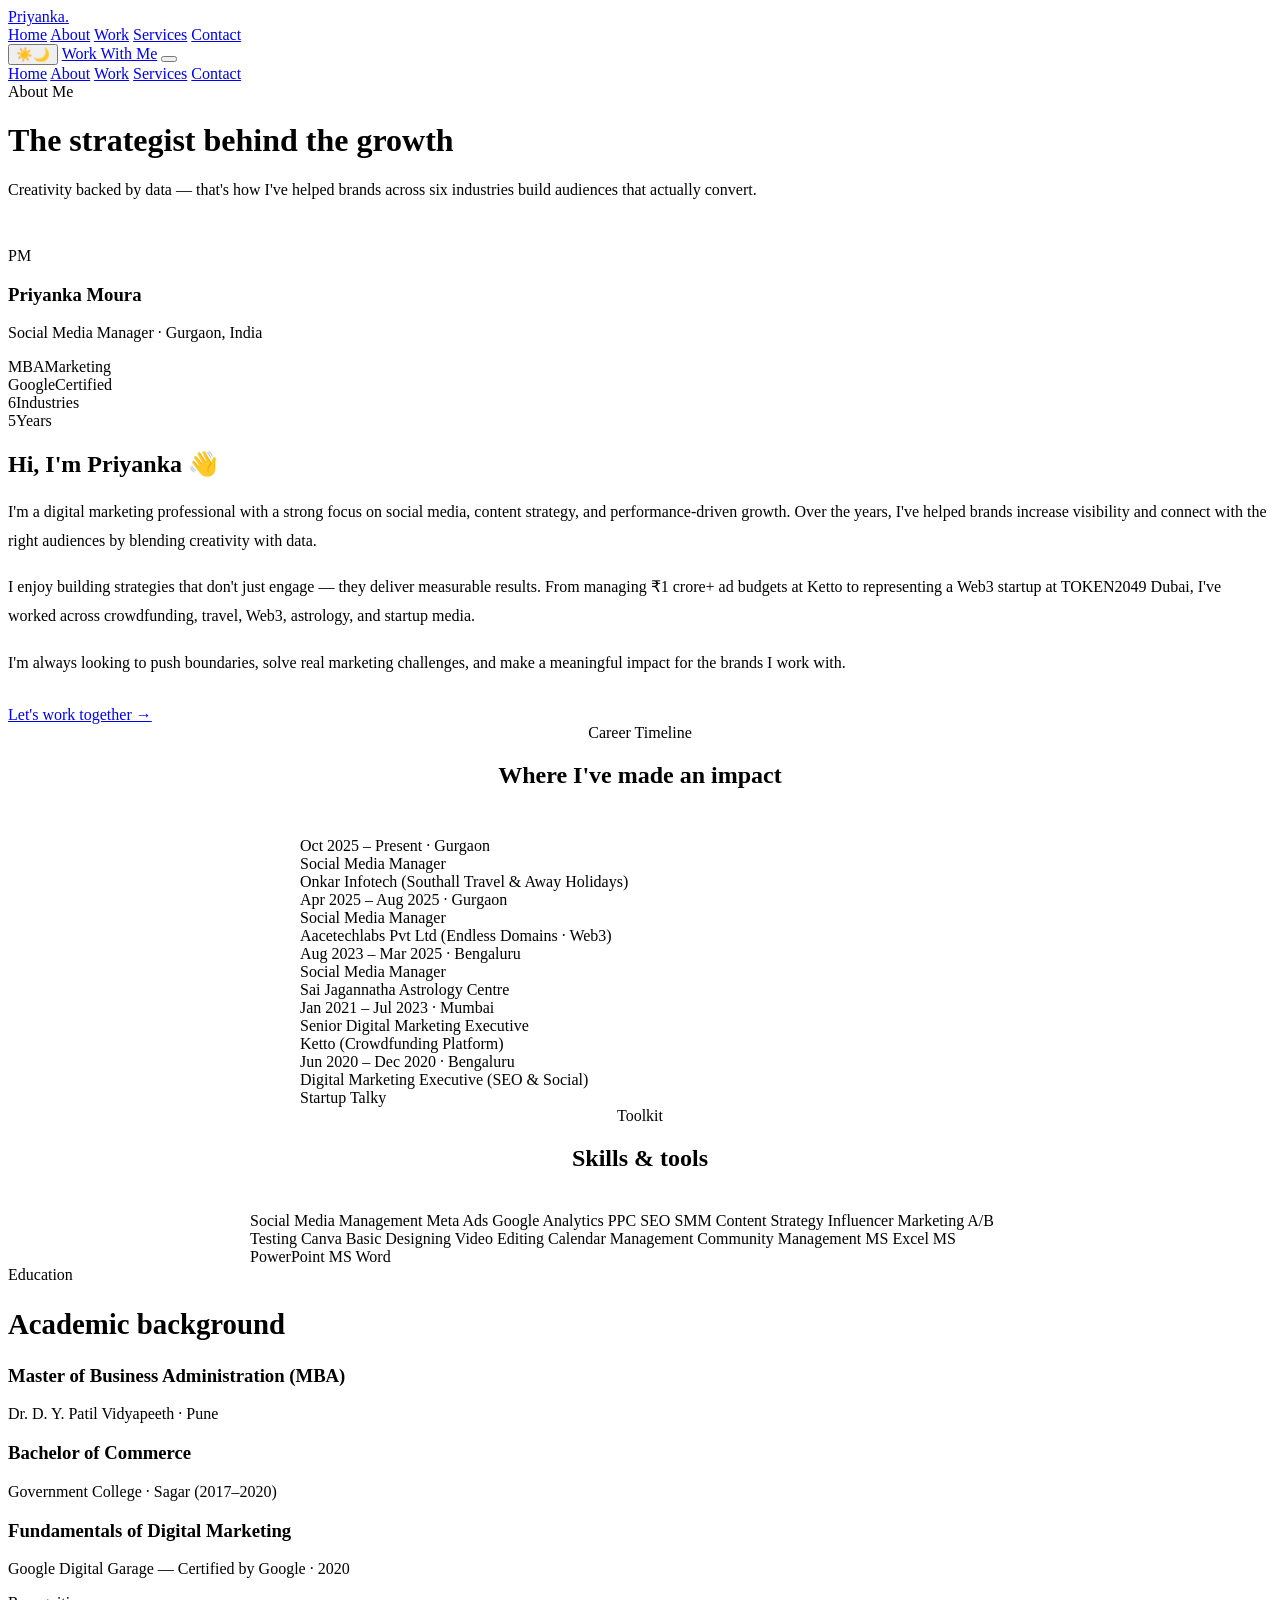
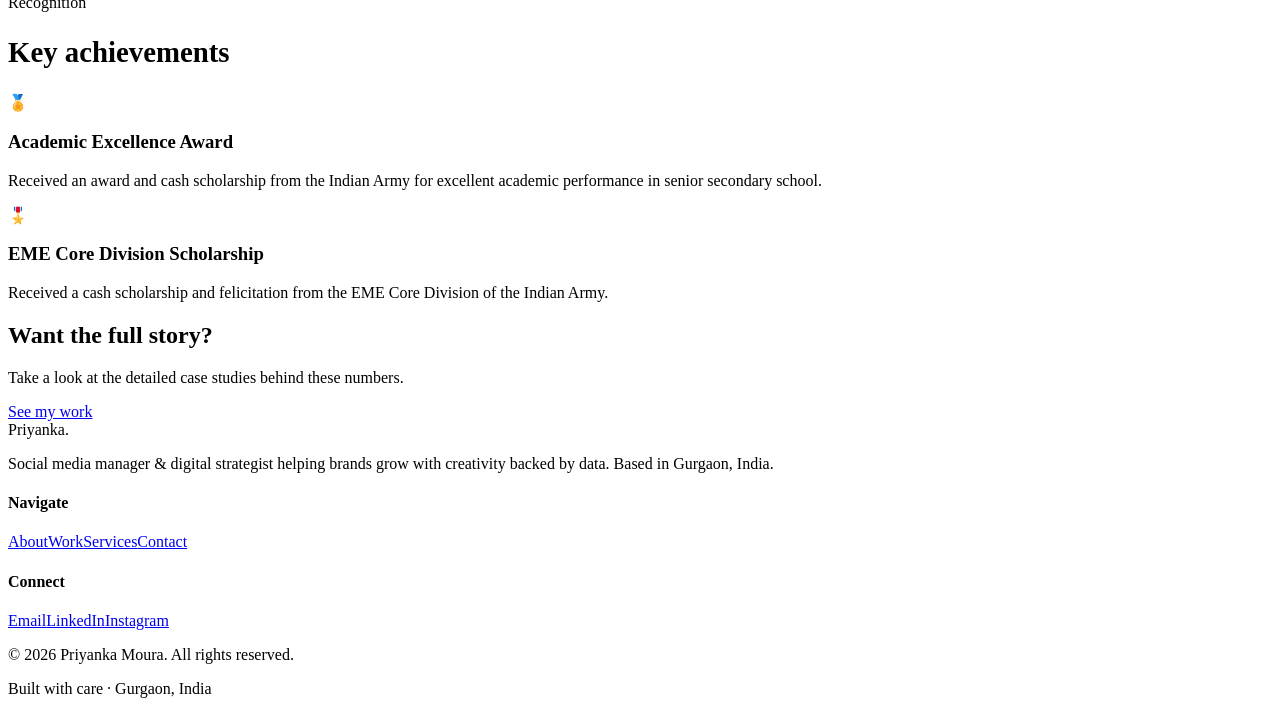
==== about.html @ 19bd6355 "Add files via upload" ====
<!DOCTYPE html>
<html lang="en" data-theme="light">
<head>
<meta charset="UTF-8"/>
<meta name="viewport" content="width=device-width, initial-scale=1.0"/>
<title>About — Priyanka Moura</title>
<meta name="description" content="About Priyanka Moura — a digital marketing professional with 5+ years in social media, content strategy, and performance growth across Web3, travel, and crowdfunding."/>
<link rel="preconnect" href="https://fonts.googleapis.com"><link rel="preconnect" href="https://fonts.gstatic.com" crossorigin>
<link href="https://fonts.googleapis.com/css2?family=Syne:wght@600;700;800&family=Inter:wght@300;400;500;600;700&display=swap" rel="stylesheet">
<link rel="stylesheet" href="css/style.css"/>
</head>
<body>

<nav class="nav">
  <a href="index.html" class="nav-logo">Priyanka<span class="dot">.</span></a>
  <div class="nav-links">
    <a href="index.html">Home</a>
    <a href="about.html" class="active">About</a>
    <a href="work.html">Work</a>
    <a href="services.html">Services</a>
    <a href="contact.html">Contact</a>
  </div>
  <div class="nav-right">
    <button class="theme-toggle" aria-label="Toggle theme"><span class="sun">☀️</span><span class="moon">🌙</span></button>
    <a href="contact.html" class="btn btn-primary">Work With Me</a>
    <button class="hamburger" id="burger" aria-label="Menu"><span></span><span></span><span></span></button>
  </div>
</nav>
<div class="mobile-menu" id="mobileMenu">
  <a href="index.html">Home</a>
  <a href="about.html" class="active">About</a>
  <a href="work.html">Work</a>
  <a href="services.html">Services</a>
  <a href="contact.html">Contact</a>
</div>

<header class="page-head">
  <div class="hero-orb orb-1"></div>
  <div class="container reveal">
    <span class="eyebrow">About Me</span>
    <h1>The strategist behind <span class="gradient-text">the growth</span></h1>
    <p>Creativity backed by data — that's how I've helped brands across six industries build audiences that actually convert.</p>
  </div>
</header>

<!-- BIO -->
<section class="section" style="padding-top:2rem;">
  <div class="container">
    <div class="contact-grid">
      <div class="reveal">
        <div class="hero-card" style="box-shadow:var(--shadow);">
          <div class="hero-avatar">PM</div>
          <h3>Priyanka Moura</h3>
          <p class="role">Social Media Manager · Gurgaon, India</p>
          <div class="hero-metrics">
            <div class="metric"><span class="num">MBA</span><span class="lbl">Marketing</span></div>
            <div class="metric"><span class="num">Google</span><span class="lbl">Certified</span></div>
            <div class="metric"><span class="num" data-count="6">6</span><span class="lbl">Industries</span></div>
            <div class="metric"><span class="num" data-count="5">5</span><span class="lbl">Years</span></div>
          </div>
        </div>
      </div>
      <div class="reveal">
        <h2 class="section-title">Hi, I'm Priyanka 👋</h2>
        <p style="color:var(--text-2); margin-bottom:1.1rem; line-height:1.8;">I'm a digital marketing professional with a strong focus on social media, content strategy, and performance-driven growth. Over the years, I've helped brands increase visibility and connect with the right audiences by blending creativity with data.</p>
        <p style="color:var(--text-2); margin-bottom:1.1rem; line-height:1.8;">I enjoy building strategies that don't just engage — they deliver measurable results. From managing ₹1 crore+ ad budgets at Ketto to representing a Web3 startup at TOKEN2049 Dubai, I've worked across crowdfunding, travel, Web3, astrology, and startup media.</p>
        <p style="color:var(--text-2); margin-bottom:1.8rem; line-height:1.8;">I'm always looking to push boundaries, solve real marketing challenges, and make a meaningful impact for the brands I work with.</p>
        <a href="contact.html" class="btn btn-primary">Let's work together →</a>
      </div>
    </div>
  </div>
</section>

<!-- EXPERIENCE TIMELINE -->
<section class="section" style="background:var(--bg-2);">
  <div class="container">
    <div class="reveal" style="text-align:center; max-width:560px; margin:0 auto 3rem;">
      <span class="eyebrow">Career Timeline</span>
      <h2 class="section-title">Where I've <span class="accent">made an impact</span></h2>
    </div>
    <div class="contact-grid" style="grid-template-columns:1fr; max-width:680px; margin:0 auto;">
      <div class="timeline reveal">
        <div class="tl-item">
          <div class="tl-period">Oct 2025 – Present · Gurgaon</div>
          <div class="tl-role">Social Media Manager</div>
          <div class="tl-company">Onkar Infotech (Southall Travel & Away Holidays)</div>
        </div>
        <div class="tl-item">
          <div class="tl-period">Apr 2025 – Aug 2025 · Gurgaon</div>
          <div class="tl-role">Social Media Manager</div>
          <div class="tl-company">Aacetechlabs Pvt Ltd (Endless Domains · Web3)</div>
        </div>
        <div class="tl-item">
          <div class="tl-period">Aug 2023 – Mar 2025 · Bengaluru</div>
          <div class="tl-role">Social Media Manager</div>
          <div class="tl-company">Sai Jagannatha Astrology Centre</div>
        </div>
        <div class="tl-item">
          <div class="tl-period">Jan 2021 – Jul 2023 · Mumbai</div>
          <div class="tl-role">Senior Digital Marketing Executive</div>
          <div class="tl-company">Ketto (Crowdfunding Platform)</div>
        </div>
        <div class="tl-item">
          <div class="tl-period">Jun 2020 – Dec 2020 · Bengaluru</div>
          <div class="tl-role">Digital Marketing Executive (SEO & Social)</div>
          <div class="tl-company">Startup Talky</div>
        </div>
      </div>
    </div>
  </div>
</section>

<!-- SKILLS -->
<section class="section">
  <div class="container">
    <div class="reveal" style="text-align:center; max-width:560px; margin:0 auto 2.5rem;">
      <span class="eyebrow">Toolkit</span>
      <h2 class="section-title">Skills & <span class="accent">tools</span></h2>
    </div>
    <div class="skill-cloud reveal" style="justify-content:center; max-width:780px; margin:0 auto;">
      <span class="skill-pill">Social Media Management</span>
      <span class="skill-pill">Meta Ads</span>
      <span class="skill-pill">Google Analytics</span>
      <span class="skill-pill">PPC</span>
      <span class="skill-pill">SEO</span>
      <span class="skill-pill">SMM</span>
      <span class="skill-pill">Content Strategy</span>
      <span class="skill-pill">Influencer Marketing</span>
      <span class="skill-pill">A/B Testing</span>
      <span class="skill-pill">Canva</span>
      <span class="skill-pill">Basic Designing</span>
      <span class="skill-pill">Video Editing</span>
      <span class="skill-pill">Calendar Management</span>
      <span class="skill-pill">Community Management</span>
      <span class="skill-pill">MS Excel</span>
      <span class="skill-pill">MS PowerPoint</span>
      <span class="skill-pill">MS Word</span>
    </div>
  </div>
</section>

<!-- EDUCATION + ACHIEVEMENTS -->
<section class="section" style="background:var(--bg-2);">
  <div class="container">
    <div class="cards cols-2">
      <div class="reveal">
        <span class="eyebrow">Education</span>
        <h2 class="section-title" style="font-size:1.8rem;">Academic background</h2>
        <div class="card" style="margin-bottom:1rem;">
          <h3>Master of Business Administration (MBA)</h3>
          <p style="color:var(--text-2);">Dr. D. Y. Patil Vidyapeeth · Pune</p>
        </div>
        <div class="card" style="margin-bottom:1rem;">
          <h3>Bachelor of Commerce</h3>
          <p style="color:var(--text-2);">Government College · Sagar (2017–2020)</p>
        </div>
        <div class="card">
          <h3>Fundamentals of Digital Marketing</h3>
          <p style="color:var(--text-2);">Google Digital Garage — Certified by Google · 2020</p>
        </div>
      </div>
      <div class="reveal">
        <span class="eyebrow">Recognition</span>
        <h2 class="section-title" style="font-size:1.8rem;">Key achievements</h2>
        <div class="card" style="margin-bottom:1rem;">
          <div class="icon">🏅</div>
          <h3>Academic Excellence Award</h3>
          <p>Received an award and cash scholarship from the Indian Army for excellent academic performance in senior secondary school.</p>
        </div>
        <div class="card">
          <div class="icon">🎖️</div>
          <h3>EME Core Division Scholarship</h3>
          <p>Received a cash scholarship and felicitation from the EME Core Division of the Indian Army.</p>
        </div>
      </div>
    </div>
  </div>
</section>

<!-- CTA -->
<section class="section">
  <div class="container">
    <div class="cta-banner reveal">
      <h2>Want the full story?</h2>
      <p>Take a look at the detailed case studies behind these numbers.</p>
      <a href="work.html" class="btn btn-primary btn-lg">See my work</a>
    </div>
  </div>
</section>

<footer class="footer">
  <div class="container">
    <div class="footer-grid">
      <div>
        <div class="footer-logo">Priyanka<span class="accent">.</span></div>
        <p class="footer-about">Social media manager & digital strategist helping brands grow with creativity backed by data. Based in Gurgaon, India.</p>
      </div>
      <div class="footer-col"><h4>Navigate</h4><a href="about.html">About</a><a href="work.html">Work</a><a href="services.html">Services</a><a href="contact.html">Contact</a></div>
      <div class="footer-col"><h4>Connect</h4><a href="mailto:priyankamoura0025@gmail.com">Email</a><a href="https://linkedin.com/in/priyanka-moura" target="_blank" rel="noopener">LinkedIn</a><a href="#">Instagram</a></div>
    </div>
    <div class="footer-bottom"><p>© 2026 Priyanka Moura. All rights reserved.</p><p>Built with care · Gurgaon, India</p></div>
  </div>
</footer>

<script src="js/main.js"></script>
</body>
</html>
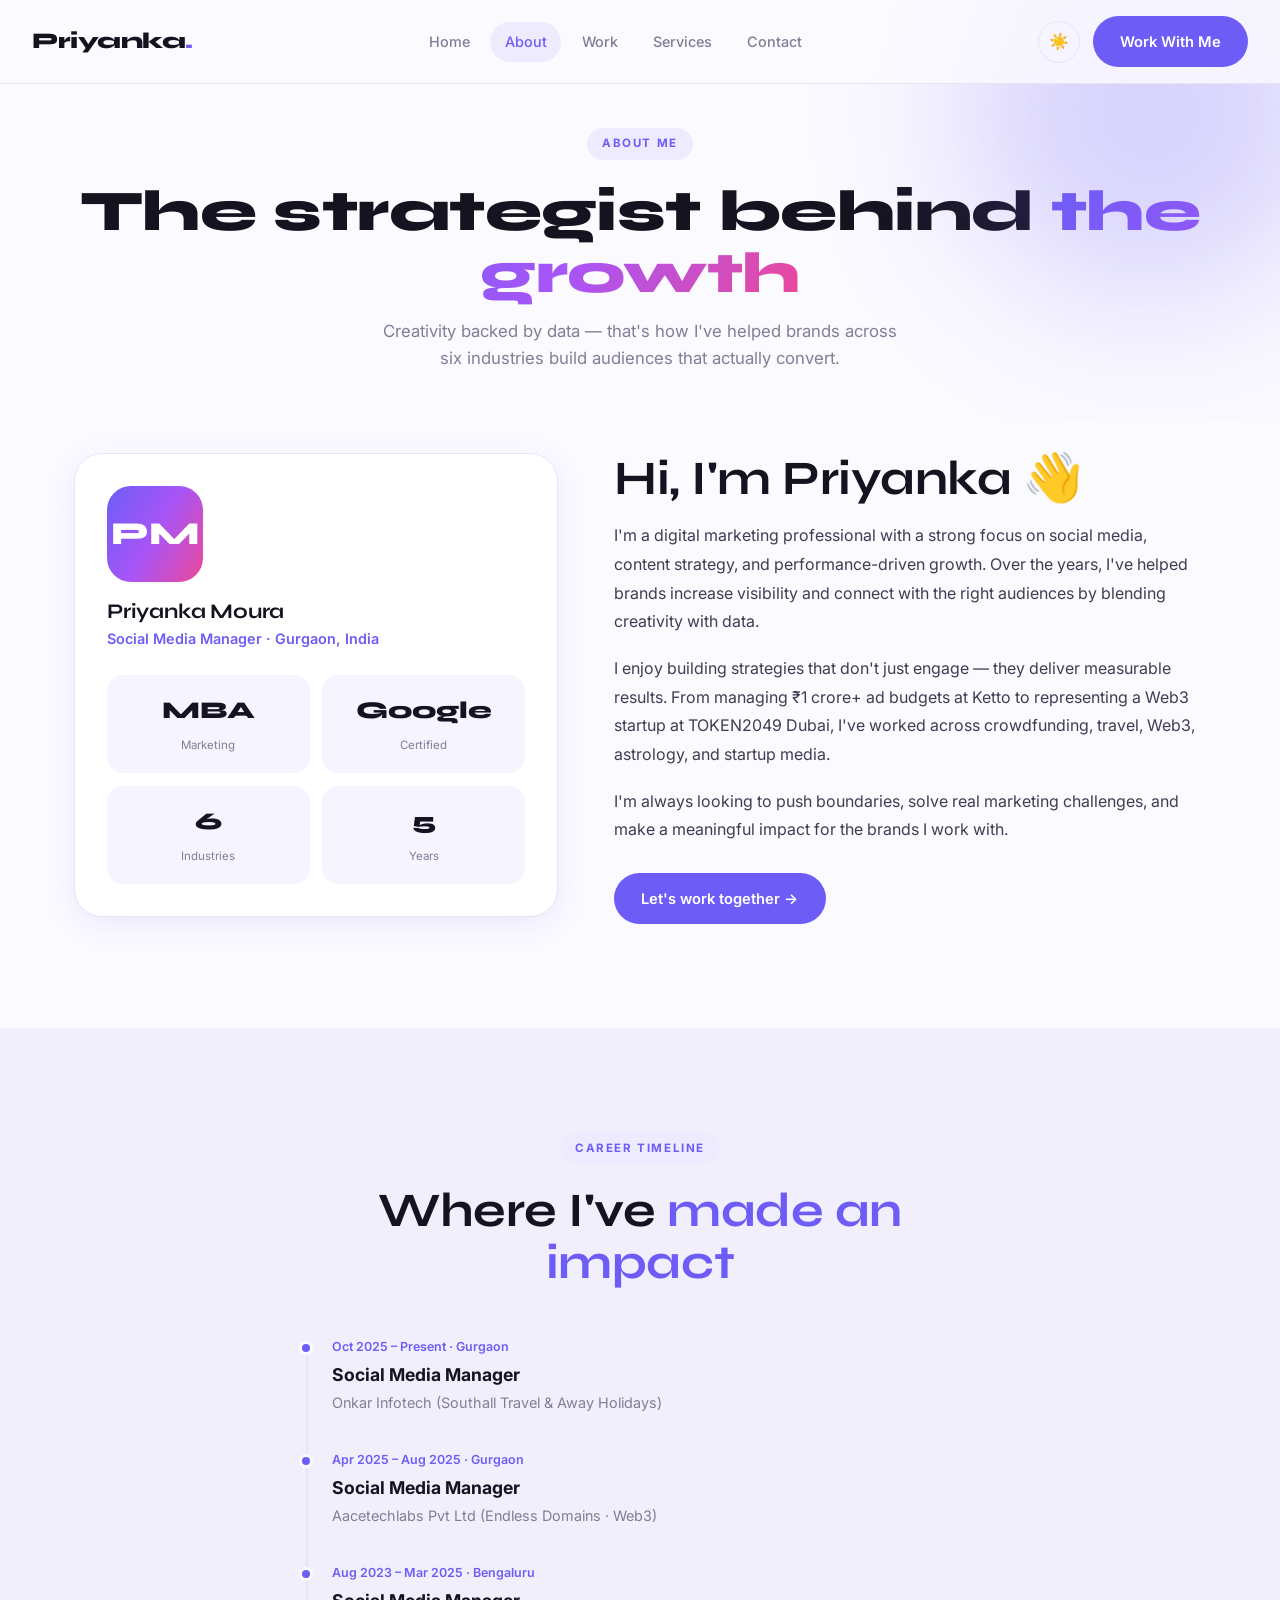
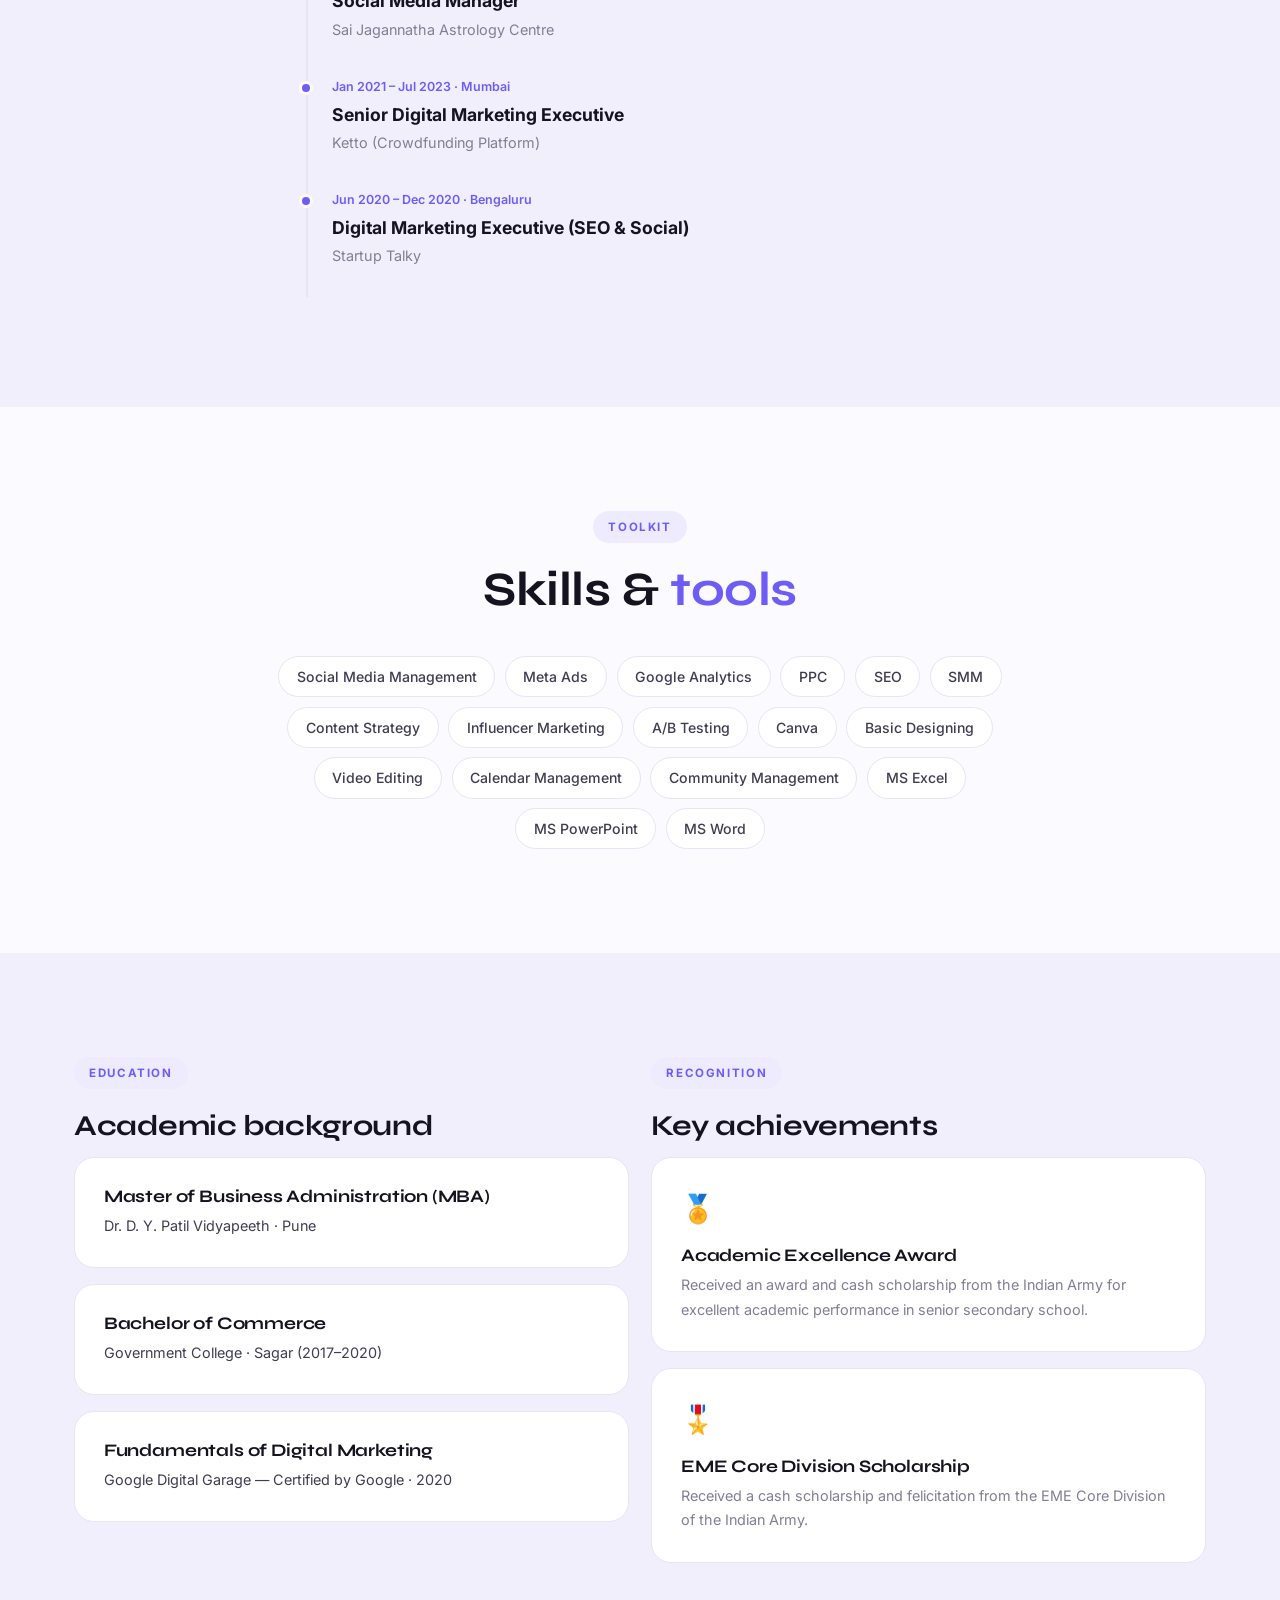
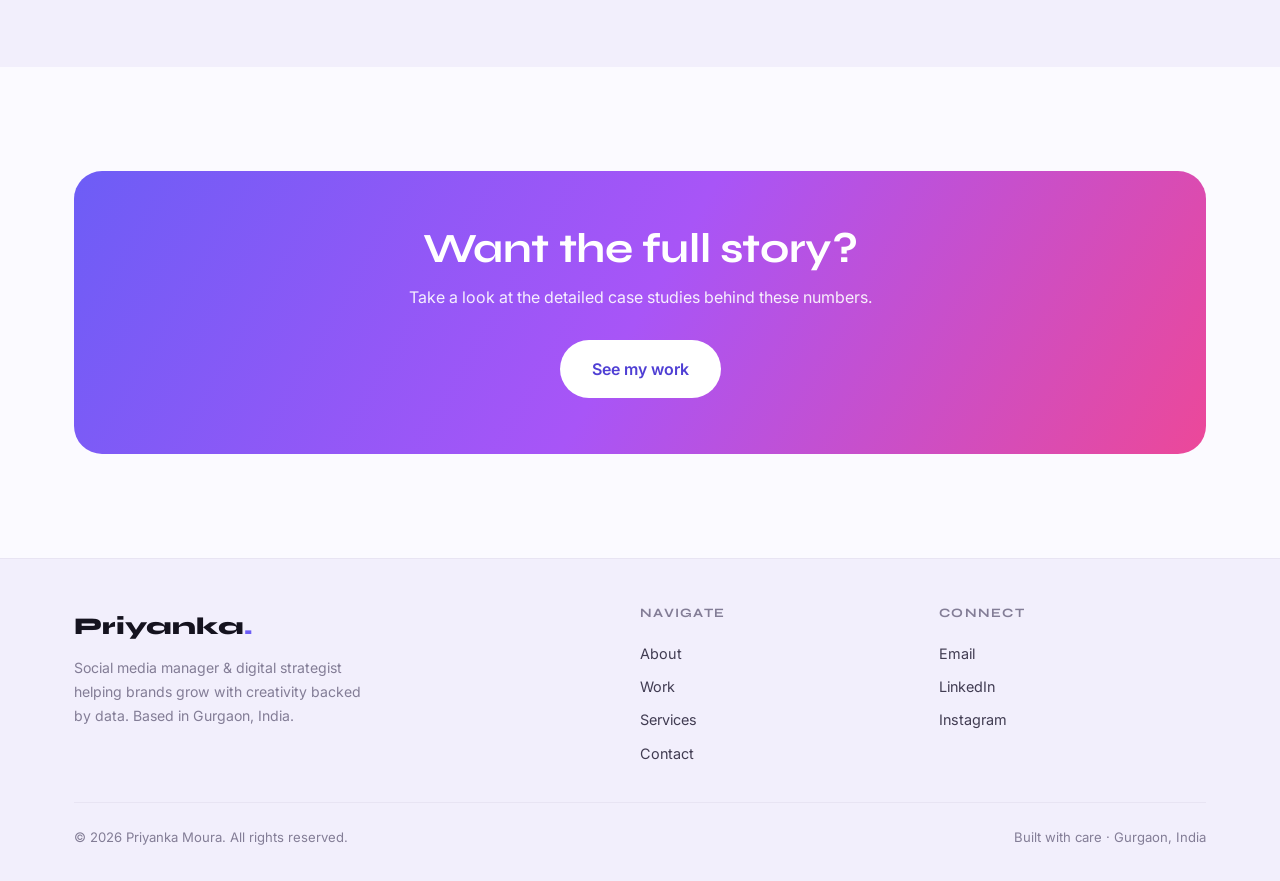
==== commit 674714c6: "Add files via upload" ====
--- a/about.html
+++ b/about.html
@@ -7,7 +7,7 @@
 <meta name="description" content="About Priyanka Moura — a digital marketing professional with 5+ years in social media, content strategy, and performance growth across Web3, travel, and crowdfunding."/>
 <link rel="preconnect" href="https://fonts.googleapis.com"><link rel="preconnect" href="https://fonts.gstatic.com" crossorigin>
 <link href="https://fonts.googleapis.com/css2?family=Syne:wght@600;700;800&family=Inter:wght@300;400;500;600;700&display=swap" rel="stylesheet">
-<link rel="stylesheet" href="css/style.css"/>
+<link rel="stylesheet" href="style.css"/>
 </head>
 <body>
 
@@ -202,6 +202,6 @@
   </div>
 </footer>
 
-<script src="js/main.js"></script>
+<script src="main.js"></script>
 </body>
 </html>
--- a/style.css
+++ b/style.css
@@ -0,0 +1,427 @@
+/* =========================================================
+   PRIYANKA MOURA — PORTFOLIO DESIGN SYSTEM
+   Multi-page · Dark/Light · Premium
+   ========================================================= */
+
+/* ---------- TOKENS ---------- */
+:root {
+  /* Brand */
+  --accent: #6D5DF6;
+  --accent-2: #A855F7;
+  --accent-3: #EC4899;
+  --accent-soft: #EEEBFF;
+  --accent-dark: #4F3FD4;
+  --gradient: linear-gradient(120deg, #6D5DF6 0%, #A855F7 50%, #EC4899 100%);
+
+  /* Light theme */
+  --bg: #FBFAFF;
+  --bg-2: #F2EFFC;
+  --surface: #FFFFFF;
+  --surface-2: #F6F4FE;
+  --border: #E8E4F3;
+  --text: #15131F;
+  --text-2: #413C52;
+  --text-3: #837D96;
+  --nav-bg: rgba(251,250,255,0.82);
+  --shadow-sm: 0 2px 12px rgba(109,93,246,0.06);
+  --shadow: 0 8px 30px rgba(109,93,246,0.10);
+  --shadow-lg: 0 24px 60px rgba(109,93,246,0.16);
+}
+
+[data-theme="dark"] {
+  --bg: #0A0912;
+  --bg-2: #110F1D;
+  --surface: #15131F;
+  --surface-2: #1D1A2E;
+  --border: #2A2640;
+  --text: #F6F4FF;
+  --text-2: #CDC6E6;
+  --text-3: #847CA8;
+  --accent-soft: rgba(109,93,246,0.16);
+  --nav-bg: rgba(10,9,18,0.85);
+  --shadow-sm: 0 2px 12px rgba(0,0,0,0.3);
+  --shadow: 0 8px 30px rgba(0,0,0,0.4);
+  --shadow-lg: 0 24px 60px rgba(109,93,246,0.25);
+}
+
+/* ---------- RESET ---------- */
+*, *::before, *::after { box-sizing: border-box; margin: 0; padding: 0; }
+html { scroll-behavior: smooth; -webkit-text-size-adjust: 100%; }
+body {
+  font-family: 'Inter', system-ui, sans-serif;
+  background: var(--bg);
+  color: var(--text);
+  line-height: 1.65;
+  overflow-x: hidden;
+  transition: background 0.4s ease, color 0.4s ease;
+}
+h1,h2,h3,h4 { font-family: 'Syne', sans-serif; line-height: 1.08; letter-spacing: -0.01em; }
+a { color: inherit; text-decoration: none; }
+ul { list-style: none; }
+img { max-width: 100%; display: block; }
+.accent { color: var(--accent); }
+.gradient-text {
+  background: var(--gradient);
+  -webkit-background-clip: text;
+  background-clip: text;
+  -webkit-text-fill-color: transparent;
+}
+
+/* ---------- LAYOUT ---------- */
+.container { max-width: 1180px; margin: 0 auto; padding: 0 1.5rem; }
+.section { padding: 6.5rem 0; }
+.section-sm { padding: 4rem 0; }
+
+.eyebrow {
+  display: inline-flex;
+  align-items: center;
+  gap: 0.45rem;
+  font-size: 0.72rem;
+  font-weight: 700;
+  letter-spacing: 0.14em;
+  text-transform: uppercase;
+  color: var(--accent);
+  background: var(--accent-soft);
+  padding: 0.4rem 0.95rem;
+  border-radius: 100px;
+  margin-bottom: 1.3rem;
+}
+
+.section-title {
+  font-size: clamp(2rem, 4.5vw, 3rem);
+  font-weight: 700;
+  margin-bottom: 1rem;
+}
+.section-intro {
+  color: var(--text-3);
+  font-size: 1.05rem;
+  max-width: 560px;
+  margin-bottom: 3rem;
+}
+
+/* ---------- BUTTONS ---------- */
+.btn {
+  display: inline-flex;
+  align-items: center;
+  gap: 0.5rem;
+  font-weight: 600;
+  font-size: 0.92rem;
+  padding: 0.85rem 1.7rem;
+  border-radius: 100px;
+  border: none;
+  cursor: pointer;
+  transition: all 0.25s ease;
+  font-family: 'Inter', sans-serif;
+}
+.btn-primary { background: var(--accent); color: #fff; }
+.btn-primary:hover { background: var(--accent-dark); transform: translateY(-2px); box-shadow: 0 10px 28px rgba(109,93,246,0.4); }
+.btn-ghost { background: transparent; color: var(--text); border: 1.5px solid var(--border); }
+.btn-ghost:hover { border-color: var(--accent); color: var(--accent); transform: translateY(-2px); }
+.btn-full { width: 100%; justify-content: center; }
+.btn-lg { padding: 1rem 2rem; font-size: 1rem; }
+
+/* ---------- NAV ---------- */
+.nav {
+  position: fixed; inset: 0 0 auto 0; z-index: 100;
+  display: flex; align-items: center; justify-content: space-between;
+  padding: 1rem 2rem;
+  background: var(--nav-bg);
+  backdrop-filter: blur(18px); -webkit-backdrop-filter: blur(18px);
+  border-bottom: 1px solid var(--border);
+  transition: background 0.4s ease, box-shadow 0.3s ease;
+}
+.nav-logo { font-family: 'Syne', sans-serif; font-size: 1.4rem; font-weight: 800; letter-spacing: -0.02em; }
+.nav-logo .dot { color: var(--accent); }
+.nav-links { display: flex; gap: 0.4rem; }
+.nav-links a {
+  font-size: 0.9rem; font-weight: 500; color: var(--text-3);
+  padding: 0.5rem 0.9rem; border-radius: 100px;
+  transition: all 0.2s;
+}
+.nav-links a:hover { color: var(--text); background: var(--surface-2); }
+.nav-links a.active { color: var(--accent); background: var(--accent-soft); }
+.nav-right { display: flex; align-items: center; gap: 0.8rem; }
+
+.theme-toggle {
+  width: 42px; height: 42px; border-radius: 50%;
+  background: var(--surface-2); border: 1px solid var(--border);
+  cursor: pointer; display: grid; place-items: center;
+  font-size: 1rem; transition: all 0.25s;
+}
+.theme-toggle:hover { border-color: var(--accent); transform: rotate(15deg); }
+.theme-toggle .moon { display: none; }
+[data-theme="dark"] .theme-toggle .sun { display: none; }
+[data-theme="dark"] .theme-toggle .moon { display: block; }
+
+.hamburger { display: none; flex-direction: column; gap: 5px; background: none; border: none; cursor: pointer; padding: 6px; }
+.hamburger span { width: 22px; height: 2px; background: var(--text); border-radius: 2px; transition: 0.3s; }
+.hamburger.active span:nth-child(1) { transform: translateY(7px) rotate(45deg); }
+.hamburger.active span:nth-child(2) { opacity: 0; }
+.hamburger.active span:nth-child(3) { transform: translateY(-7px) rotate(-45deg); }
+
+.mobile-menu {
+  position: fixed; inset: 64px 0 auto 0; z-index: 99;
+  background: var(--surface); border-bottom: 1px solid var(--border);
+  display: flex; flex-direction: column; gap: 0.25rem; padding: 1.5rem;
+  transform: translateY(-12px); opacity: 0; pointer-events: none;
+  transition: all 0.3s ease;
+}
+.mobile-menu.open { transform: translateY(0); opacity: 1; pointer-events: all; }
+.mobile-menu a { padding: 0.85rem 1rem; border-radius: 12px; font-weight: 600; color: var(--text-2); }
+.mobile-menu a:hover, .mobile-menu a.active { background: var(--accent-soft); color: var(--accent); }
+
+/* ---------- HERO (home) ---------- */
+.hero { position: relative; padding: 9rem 0 5rem; overflow: hidden; }
+.hero-orb {
+  position: absolute; border-radius: 50%; filter: blur(80px); opacity: 0.5;
+  pointer-events: none; z-index: 0;
+}
+.orb-1 { width: 380px; height: 380px; background: var(--accent); top: -80px; right: -60px; opacity: 0.25; }
+.orb-2 { width: 300px; height: 300px; background: var(--accent-3); bottom: -100px; left: -80px; opacity: 0.18; }
+
+.hero-grid {
+  position: relative; z-index: 1;
+  display: grid; grid-template-columns: 1.15fr 0.85fr; gap: 3rem; align-items: center;
+}
+.hero-status {
+  display: inline-flex; align-items: center; gap: 0.5rem;
+  background: var(--surface); border: 1px solid var(--border);
+  padding: 0.4rem 0.95rem; border-radius: 100px;
+  font-size: 0.8rem; font-weight: 500; color: var(--text-2); margin-bottom: 1.6rem;
+}
+.dot-live { width: 8px; height: 8px; border-radius: 50%; background: #22C55E; animation: pulse 2s infinite; }
+@keyframes pulse { 0%,100% { box-shadow: 0 0 0 0 rgba(34,197,94,.45);} 50% { box-shadow: 0 0 0 6px rgba(34,197,94,0);} }
+
+.hero h1 { font-size: clamp(2.8rem, 6.5vw, 5rem); font-weight: 800; margin-bottom: 1.2rem; }
+.hero h1 .sub-name { color: var(--text-3); display: block; font-size: 0.42em; font-weight: 600; letter-spacing: 0; margin-bottom: 0.5rem; }
+.hero-tagline { font-size: 1.15rem; color: var(--text-2); max-width: 480px; margin-bottom: 2.2rem; line-height: 1.7; }
+.hero-ctas { display: flex; gap: 0.9rem; flex-wrap: wrap; margin-bottom: 3rem; }
+.hero-brands { font-size: 0.78rem; color: var(--text-3); text-transform: uppercase; letter-spacing: 0.1em; font-weight: 600; margin-bottom: 0.8rem; }
+.brand-row { display: flex; flex-wrap: wrap; gap: 0.5rem; }
+.brand-chip {
+  font-size: 0.8rem; font-weight: 600; color: var(--text-2);
+  background: var(--surface); border: 1px solid var(--border);
+  padding: 0.35rem 0.85rem; border-radius: 8px;
+}
+
+/* Hero visual — profile card */
+.hero-card {
+  position: relative; background: var(--surface); border: 1px solid var(--border);
+  border-radius: 28px; padding: 2rem; box-shadow: var(--shadow-lg);
+}
+.hero-avatar {
+  width: 96px; height: 96px; border-radius: 24px; margin-bottom: 1.2rem;
+  background: var(--gradient); display: grid; place-items: center;
+  font-family: 'Syne'; font-size: 2rem; font-weight: 800; color: #fff;
+}
+.hero-card h3 { font-size: 1.3rem; margin-bottom: 0.2rem; }
+.hero-card .role { color: var(--accent); font-weight: 600; font-size: 0.9rem; margin-bottom: 1.5rem; }
+.hero-metrics { display: grid; grid-template-columns: 1fr 1fr; gap: 0.8rem; }
+.metric {
+  background: var(--surface-2); border-radius: 16px; padding: 1rem; text-align: center;
+}
+.metric .num { font-family: 'Syne'; font-size: 1.5rem; font-weight: 800; color: var(--text); display: block; }
+.metric .lbl { font-size: 0.72rem; color: var(--text-3); margin-top: 0.15rem; }
+.hero-float {
+  position: absolute; background: var(--surface); border: 1px solid var(--border);
+  border-radius: 14px; padding: 0.6rem 0.9rem; box-shadow: var(--shadow);
+  display: flex; align-items: center; gap: 0.5rem; font-size: 0.82rem; font-weight: 600;
+}
+.float-tl { top: -18px; left: -18px; animation: bob 4s ease-in-out infinite; }
+.float-br { bottom: -18px; right: -18px; animation: bob 4.6s ease-in-out infinite 0.4s; }
+@keyframes bob { 0%,100%{transform:translateY(0)} 50%{transform:translateY(-9px)} }
+
+/* ---------- STAT STRIP ---------- */
+.stat-strip { background: var(--bg-2); }
+.stat-strip .container { display: grid; grid-template-columns: repeat(4,1fr); gap: 1rem; }
+.stat-block { text-align: center; padding: 1rem; }
+.stat-block .big { font-family: 'Syne'; font-size: clamp(2rem,4vw,2.8rem); font-weight: 800; }
+.stat-block .cap { font-size: 0.85rem; color: var(--text-3); margin-top: 0.3rem; }
+
+/* ---------- CARDS GRID GENERIC ---------- */
+.cards { display: grid; gap: 1.4rem; }
+.cards.cols-2 { grid-template-columns: repeat(2,1fr); }
+.cards.cols-3 { grid-template-columns: repeat(3,1fr); }
+.cards.cols-4 { grid-template-columns: repeat(4,1fr); }
+
+.card {
+  background: var(--surface); border: 1px solid var(--border);
+  border-radius: 20px; padding: 1.8rem; transition: all 0.3s ease;
+}
+.card:hover { border-color: var(--accent); box-shadow: var(--shadow-lg); transform: translateY(-5px); }
+.card .icon { font-size: 1.7rem; margin-bottom: 0.9rem; }
+.card h3 { font-size: 1.1rem; margin-bottom: 0.5rem; }
+.card p { font-size: 0.9rem; color: var(--text-3); line-height: 1.7; }
+
+/* ---------- WORK / CASE STUDIES ---------- */
+.work-list { display: flex; flex-direction: column; gap: 1.4rem; }
+.work-item {
+  background: var(--surface); border: 1px solid var(--border); border-radius: 24px;
+  padding: 2.2rem; transition: all 0.3s ease; position: relative; overflow: hidden;
+}
+.work-item::before {
+  content: ''; position: absolute; left: 0; top: 0; bottom: 0; width: 4px;
+  background: var(--gradient); opacity: 0; transition: opacity 0.3s;
+}
+.work-item:hover { box-shadow: var(--shadow-lg); transform: translateX(4px); }
+.work-item:hover::before { opacity: 1; }
+.work-top { display: flex; justify-content: space-between; align-items: flex-start; gap: 1rem; flex-wrap: wrap; margin-bottom: 1rem; }
+.work-company { font-size: 0.78rem; font-weight: 700; color: var(--accent); text-transform: uppercase; letter-spacing: 0.08em; }
+.work-role { font-size: 1.35rem; font-weight: 700; margin: 0.2rem 0; }
+.work-meta { font-size: 0.82rem; color: var(--text-3); }
+.work-period {
+  font-size: 0.78rem; font-weight: 600; color: var(--text-2);
+  background: var(--surface-2); border: 1px solid var(--border);
+  padding: 0.35rem 0.85rem; border-radius: 100px; white-space: nowrap;
+}
+.work-desc { font-size: 0.92rem; color: var(--text-2); line-height: 1.75; margin-bottom: 1.4rem; }
+.work-metrics { display: flex; gap: 0.8rem; flex-wrap: wrap; margin-bottom: 1.3rem; }
+.wm {
+  flex: 1; min-width: 120px; background: var(--surface-2); border-radius: 14px;
+  padding: 0.9rem 1rem; text-align: center;
+}
+.wm .v { font-family: 'Syne'; font-size: 1.4rem; font-weight: 800; color: var(--accent); }
+.wm .l { font-size: 0.7rem; color: var(--text-3); margin-top: 0.2rem; }
+.work-tags { display: flex; gap: 0.4rem; flex-wrap: wrap; }
+.work-tags span { font-size: 0.72rem; font-weight: 600; color: var(--accent); background: var(--accent-soft); padding: 0.25rem 0.7rem; border-radius: 100px; }
+
+/* image placeholder slot for later */
+.media-slot {
+  border: 2px dashed var(--border); border-radius: 16px; padding: 2rem;
+  text-align: center; color: var(--text-3); font-size: 0.85rem; margin-top: 1.3rem;
+  background: var(--surface-2);
+}
+.media-slot strong { color: var(--text-2); display: block; margin-bottom: 0.2rem; font-family: 'Syne'; }
+
+/* ---------- SERVICES ---------- */
+.service {
+  background: var(--surface); border: 1px solid var(--border); border-radius: 22px;
+  padding: 2rem; position: relative; transition: all 0.3s ease;
+}
+.service:hover { border-color: var(--accent); box-shadow: var(--shadow-lg); transform: translateY(-6px); }
+.service.featured { background: linear-gradient(160deg, var(--accent-soft), var(--surface)); border-color: var(--accent); }
+.service .num { font-family: 'Syne'; font-size: 0.8rem; font-weight: 800; color: var(--accent); opacity: 0.55; }
+.service .icon { font-size: 2rem; margin: 0.6rem 0 0.8rem; }
+.service h3 { font-size: 1.2rem; margin-bottom: 0.6rem; }
+.service p { font-size: 0.88rem; color: var(--text-3); line-height: 1.7; margin-bottom: 1.2rem; }
+.service ul li { font-size: 0.85rem; color: var(--text-2); padding: 0.4rem 0; border-top: 1px solid var(--border); display: flex; gap: 0.5rem; }
+.service ul li:first-child { border-top: none; }
+.service ul li::before { content: '→'; color: var(--accent); font-weight: 700; }
+.badge {
+  position: absolute; top: -12px; right: 1.5rem; background: var(--accent); color: #fff;
+  font-size: 0.7rem; font-weight: 700; padding: 0.3rem 0.9rem; border-radius: 100px;
+}
+
+/* ---------- SKILLS ---------- */
+.skill-cloud { display: flex; flex-wrap: wrap; gap: 0.6rem; }
+.skill-pill {
+  font-size: 0.88rem; font-weight: 500; color: var(--text-2);
+  background: var(--surface); border: 1px solid var(--border);
+  padding: 0.5rem 1.1rem; border-radius: 100px; transition: all 0.2s;
+}
+.skill-pill:hover { border-color: var(--accent); color: var(--accent); background: var(--accent-soft); transform: translateY(-2px); }
+
+/* ---------- TIMELINE (about) ---------- */
+.timeline { position: relative; padding-left: 2rem; }
+.timeline::before { content: ''; position: absolute; left: 6px; top: 6px; bottom: 6px; width: 2px; background: var(--border); }
+.tl-item { position: relative; padding-bottom: 2.2rem; }
+.tl-item::before {
+  content: ''; position: absolute; left: -2rem; top: 4px; width: 14px; height: 14px;
+  border-radius: 50%; background: var(--accent); border: 3px solid var(--bg);
+  margin-left: 0; transform: translateX(-1px);
+}
+.tl-period { font-size: 0.78rem; font-weight: 600; color: var(--accent); }
+.tl-role { font-size: 1.1rem; font-weight: 700; margin: 0.15rem 0; }
+.tl-company { font-size: 0.9rem; color: var(--text-3); }
+
+/* ---------- TESTIMONIALS ---------- */
+.tcard { background: var(--surface); border: 1px solid var(--border); border-radius: 20px; padding: 1.8rem; transition: all 0.3s; }
+.tcard:hover { box-shadow: var(--shadow); }
+.tcard.feat { background: linear-gradient(160deg, var(--accent-soft), var(--surface)); border-color: var(--accent); }
+.tcard .stars { color: #F5A623; letter-spacing: 2px; margin-bottom: 0.9rem; }
+.tcard p { font-size: 0.92rem; color: var(--text-2); font-style: italic; line-height: 1.7; margin-bottom: 1.3rem; }
+.tauthor { display: flex; align-items: center; gap: 0.7rem; }
+.tavatar { width: 42px; height: 42px; border-radius: 50%; background: var(--accent); color: #fff; display: grid; place-items: center; font-weight: 700; font-size: 0.8rem; }
+.tauthor .name { font-weight: 700; font-size: 0.9rem; }
+.tauthor .meta { font-size: 0.78rem; color: var(--text-3); }
+
+/* ---------- CONTACT ---------- */
+.contact-grid { display: grid; grid-template-columns: 0.9fr 1.1fr; gap: 3.5rem; align-items: start; }
+.contact-links { display: flex; flex-direction: column; gap: 0.9rem; margin-top: 1.8rem; }
+.clink { display: flex; align-items: center; gap: 0.8rem; padding: 1rem 1.2rem; background: var(--surface); border: 1px solid var(--border); border-radius: 14px; transition: all 0.25s; }
+.clink:hover { border-color: var(--accent); transform: translateX(4px); }
+.clink .ci { width: 38px; height: 38px; border-radius: 10px; background: var(--accent-soft); display: grid; place-items: center; font-size: 1.1rem; }
+.clink .ct { font-size: 0.72rem; color: var(--text-3); }
+.clink .cv { font-size: 0.9rem; font-weight: 600; }
+
+.form { background: var(--surface); border: 1px solid var(--border); border-radius: 24px; padding: 2.2rem; display: flex; flex-direction: column; gap: 1.2rem; }
+.fg { display: flex; flex-direction: column; gap: 0.4rem; }
+.fg label { font-size: 0.82rem; font-weight: 600; color: var(--text-2); }
+.fg input, .fg select, .fg textarea {
+  background: var(--surface-2); border: 1px solid var(--border); border-radius: 12px;
+  padding: 0.85rem 1rem; font-size: 0.92rem; color: var(--text);
+  font-family: 'Inter'; outline: none; transition: all 0.2s;
+}
+.fg input:focus, .fg select:focus, .fg textarea:focus { border-color: var(--accent); box-shadow: 0 0 0 3px rgba(109,93,246,0.12); }
+.fg textarea { resize: vertical; min-height: 110px; }
+
+/* ---------- CTA BANNER ---------- */
+.cta-banner {
+  background: var(--gradient); border-radius: 28px; padding: 3.5rem; text-align: center;
+  position: relative; overflow: hidden;
+}
+.cta-banner h2 { color: #fff; font-size: clamp(1.8rem,4vw,2.6rem); margin-bottom: 0.8rem; }
+.cta-banner p { color: rgba(255,255,255,0.9); max-width: 480px; margin: 0 auto 1.8rem; }
+.cta-banner .btn-primary { background: #fff; color: var(--accent-dark); }
+.cta-banner .btn-primary:hover { background: #f0f0f0; }
+
+/* ---------- PAGE HEADER (sub pages) ---------- */
+.page-head { padding: 8rem 0 3rem; text-align: center; position: relative; overflow: hidden; }
+.page-head h1 { font-size: clamp(2.4rem,5vw,3.6rem); font-weight: 800; margin-bottom: 0.8rem; }
+.page-head p { color: var(--text-3); font-size: 1.05rem; max-width: 540px; margin: 0 auto; }
+
+/* ---------- FOOTER ---------- */
+.footer { background: var(--bg-2); border-top: 1px solid var(--border); padding: 3rem 0 2rem; }
+.footer-grid { display: grid; grid-template-columns: 2fr 1fr 1fr; gap: 2rem; margin-bottom: 2rem; }
+.footer-logo { font-family: 'Syne'; font-size: 1.5rem; font-weight: 800; margin-bottom: 0.6rem; }
+.footer-about { font-size: 0.88rem; color: var(--text-3); max-width: 300px; line-height: 1.7; }
+.footer h4 { font-size: 0.8rem; text-transform: uppercase; letter-spacing: 0.1em; color: var(--text-3); margin-bottom: 1rem; }
+.footer-col a { display: block; font-size: 0.9rem; color: var(--text-2); padding: 0.3rem 0; transition: color 0.2s; }
+.footer-col a:hover { color: var(--accent); }
+.footer-bottom { border-top: 1px solid var(--border); padding-top: 1.5rem; display: flex; justify-content: space-between; flex-wrap: wrap; gap: 1rem; }
+.footer-bottom p { font-size: 0.82rem; color: var(--text-3); }
+
+/* ---------- SCROLL REVEAL ---------- */
+.reveal { opacity: 0; transform: translateY(28px); transition: opacity 0.7s ease, transform 0.7s ease; }
+.reveal.in { opacity: 1; transform: none; }
+
+/* ---------- SCROLLBAR ---------- */
+::-webkit-scrollbar { width: 8px; }
+::-webkit-scrollbar-track { background: var(--bg-2); }
+::-webkit-scrollbar-thumb { background: var(--accent); border-radius: 100px; }
+
+/* ---------- RESPONSIVE ---------- */
+@media (max-width: 920px) {
+  .hero-grid { grid-template-columns: 1fr; }
+  .hero-card { max-width: 380px; }
+  .contact-grid { grid-template-columns: 1fr; gap: 2rem; }
+  .cards.cols-3, .cards.cols-4 { grid-template-columns: repeat(2,1fr); }
+  .footer-grid { grid-template-columns: 1fr 1fr; }
+  .nav-links { display: none; }
+  .hamburger { display: flex; }
+  .nav-right .btn { display: none; }
+}
+@media (max-width: 600px) {
+  .section { padding: 4.5rem 0; }
+  .stat-strip .container { grid-template-columns: 1fr 1fr; }
+  .cards.cols-2, .cards.cols-3, .cards.cols-4 { grid-template-columns: 1fr; }
+  .work-metrics { flex-direction: column; }
+  .footer-grid { grid-template-columns: 1fr; }
+  .cta-banner { padding: 2.2rem 1.5rem; }
+  .work-item, .form { padding: 1.5rem; }
+}
+
+@media (prefers-reduced-motion: reduce) {
+  *, *::before, *::after { animation: none !important; transition: none !important; }
+  .reveal { opacity: 1; transform: none; }
+}
